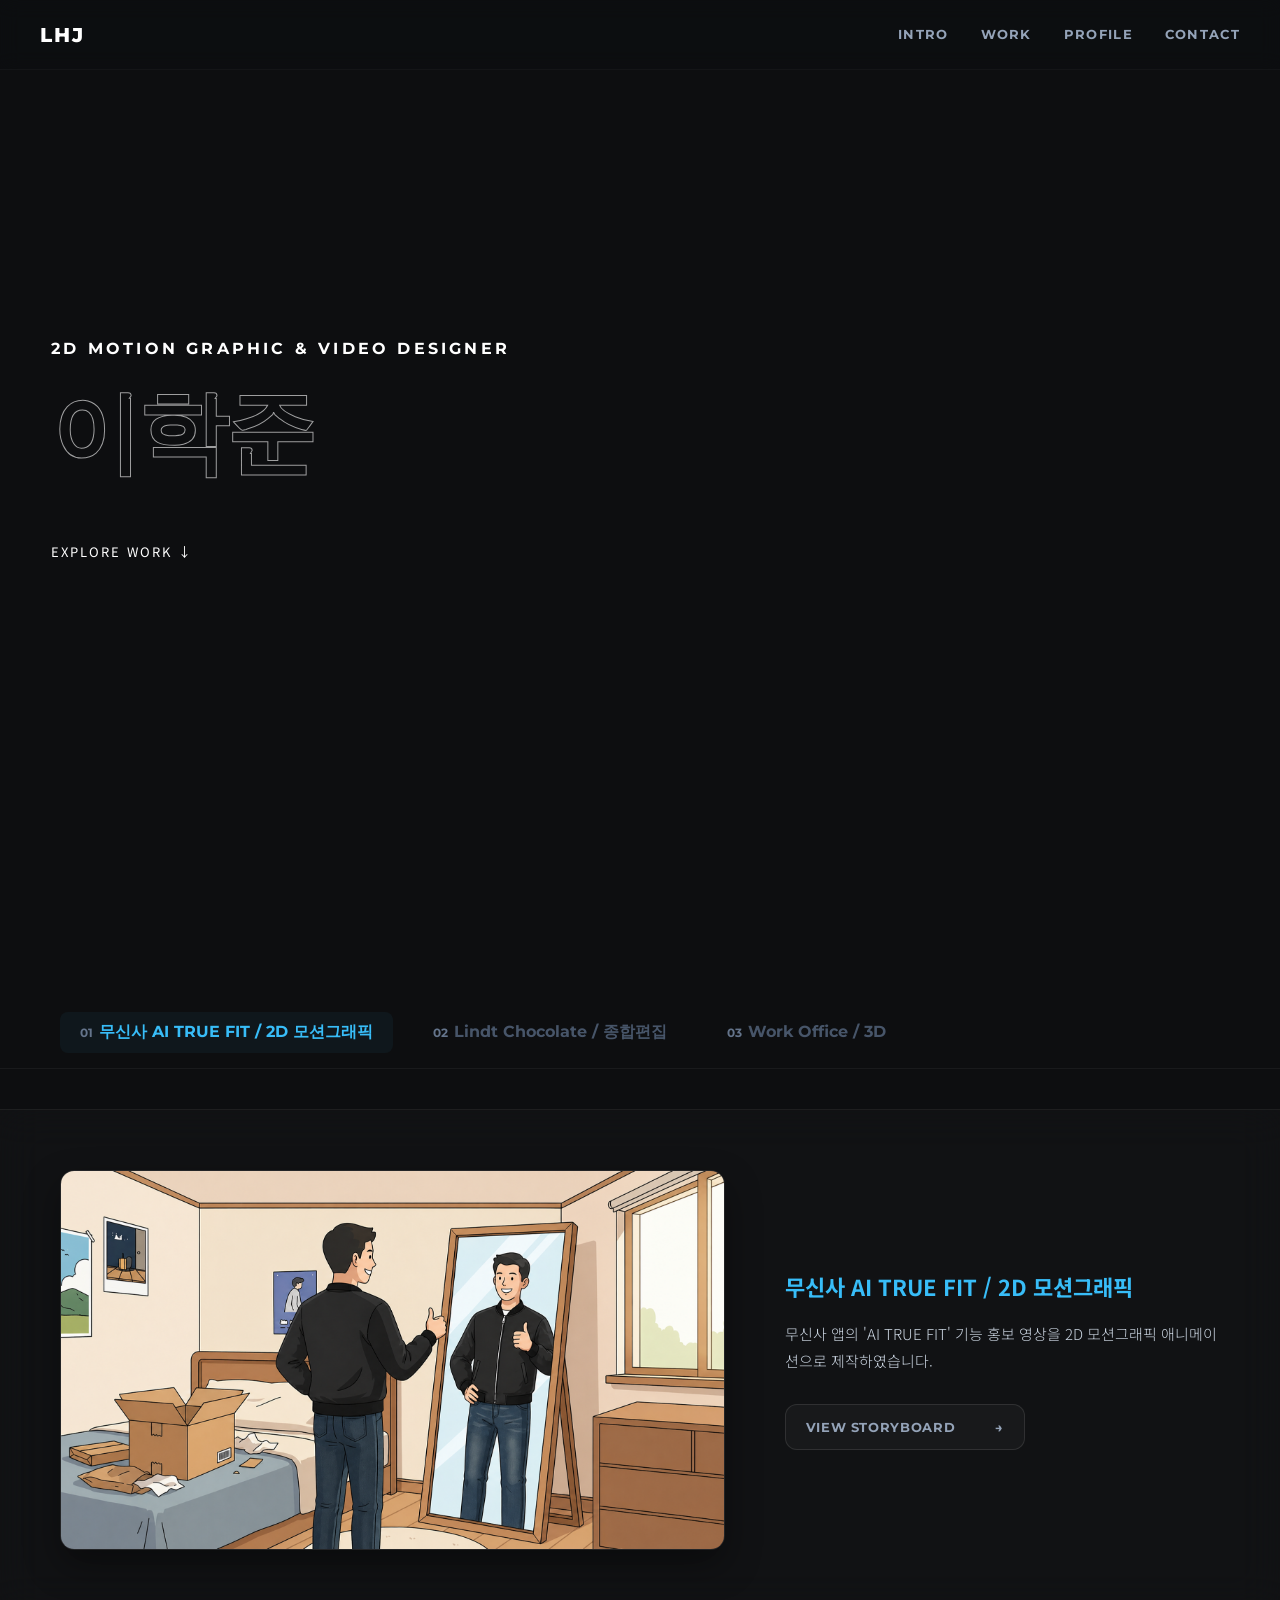
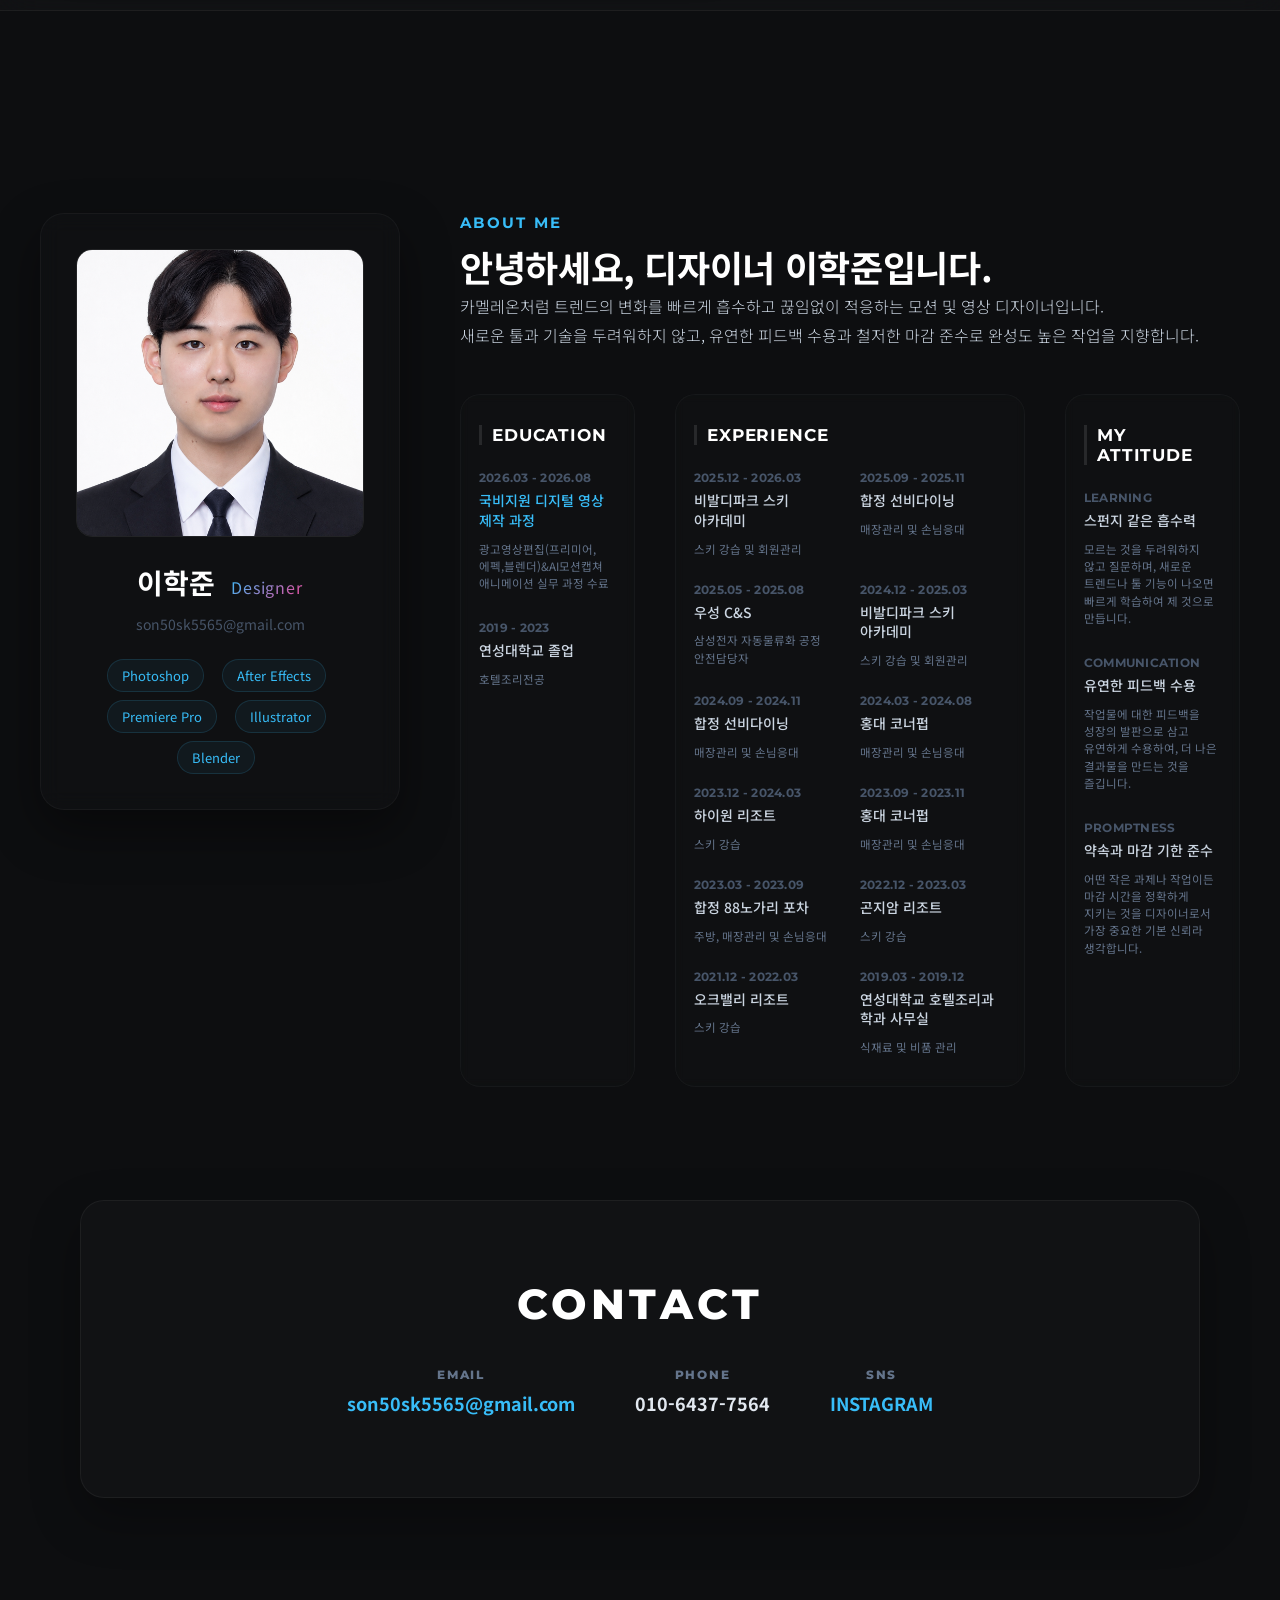
==== index.html @ 45865599 "Initial commit" ====
<!DOCTYPE html>
<html lang="ko">
<head>
    <meta charset="UTF-8">
    <meta name="viewport" content="width=device-width, initial-scale=1.0">
    <title>Video & Motion Designer Portfolio</title>
    <link rel="stylesheet" href="style.css">
    <link href="https://fonts.googleapis.com/css2?family=Montserrat:wght@700;800&family=Noto+Sans+KR:wght@300;400;700&display=swap" rel="stylesheet">
</head>
<body>

    <input type="checkbox" id="modal-trigger1" class="modal-check">
    <input type="checkbox" id="modal-trigger2" class="modal-check">
    <input type="checkbox" id="modal-trigger3" class="modal-check">

<!-- ======================================================== -->
    <!-- 0. 상단 바로가기 내비게이션 바 -->
    <!-- ======================================================== -->
    <header class="main-header">
        <div class="header-container">
            <a href="#intro" class="header-logo">LHJ</a>
            <nav class="header-nav">
                <a href="#intro" class="nav-link">INTRO</a>
                <a href="#portfolio" class="nav-link">WORK</a>
                <a href="#profile" class="nav-link">PROFILE</a>
                <a href="#contact" class="nav-link">CONTACT</a>
            </nav>
        </div>
    </header>

    <section id="intro" class="full-section">
        <video class="intro-bg-video" autoplay loop muted playsinline>
            <source src="intro-bg.mp4" type="video/mp4">
        </video>

        <div class="video-overlay"></div>

        <div class="container intro-flex">
            <p class="intro-sub">2D MOTION GRAPHIC & VIDEO DESIGNER</p>
            <h1 class="intro-title">
                <span class="glow-text">이학준</span>
            </h1>
            <div class="scroll-arrow">EXPLORE WORK ↓</div>
        </div>
    </section>

    <section id="portfolio" class="full-section">
        <div class="container portfolio-tab-system">
            
            <input type="radio" name="project-tab" id="tab1" checked>
            <input type="radio" name="project-tab" id="tab2">
            <input type="radio" name="project-tab" id="tab3">

            <div class="tab-menu">
                <label for="tab1" class="tab-btn"><span>01</span>무신사 AI TRUE FIT / 2D 모션그래픽</label>
                <label for="tab2" class="tab-btn"><span>02</span>Lindt Chocolate / 종합편집</label>
                <label for="tab3" class="tab-btn"><span>03</span>Work Office / 3D</label>
            </div>

            <div class="tab-content-wrap">
                
                <div class="project-card card1">
                    <label for="modal-trigger1" class="thumbnail-wrapper">
                        <img src="모션그래픽/썸네일.png" alt="프로젝트 01 썸네일">
                        <div class="play-hover-btn">▶ PLAY VIDEO</div>
                    </label>
                    <div class="project-desc">
                        <p class="desc-title">무신사 AI TRUE FIT / 2D 모션그래픽</p>
                        <p class="desc-text">무신사 앱의 'AI TRUE FIT' 기능 홍보 영상을 2D 모션그래픽 애니메이션으로 제작하였습니다.</p>
                        
                        <div class="storyboard-area">
                            <a href="storyboard1.html" target="_blank" class="storyboard-btn">
                                <span>VIEW STORYBOARD</span>
                                <span class="arrow">→</span>
                            </a>
                        </div>
                    </div>
                </div>

                <div class="project-card card2">
                    <label for="modal-trigger2" class="thumbnail-wrapper">
                        <img src="종합편집/썸네일.png" alt="프로젝트 02 썸네일">
                        <div class="play-hover-btn">▶ PLAY VIDEO</div>
                    </label>
                    <div class="project-desc">
                        <p class="desc-title">Lindt Chocolate 제품 광고 / 종합편집</p>
                        <p class="desc-text">AI를 활용한 린트초콜릿 시네마틱 광고 영상입니다.</p>
                        
                        <div class="storyboard-area">
                            <a href="storyboard2.html" target="_blank" class="storyboard-btn">
                                <span>VIEW STORYBOARD</span>
                                <span class="arrow">→</span>
                            </a>
                        </div>
                    </div>
                </div>

                <div class="project-card card3">
                    <label for="modal-trigger3" class="thumbnail-wrapper">
                        <img src="3D/썸네일.png" alt="프로젝트 03 썸네일">
                        <div class="play-hover-btn">▶ PLAY VIDEO</div>
                    </label>
                    <div class="project-desc">
                        <p class="desc-title">Work Office / 3D</p>
                        <p class="desc-text">3D 오브젝트를 활용해 제작한 사무실 영상입니다.</p>
                        
                        <div class="storyboard-area">
                            <a href="storyboard3.html" target="_blank" class="storyboard-btn">
                                <span>VIEW STORYBOARD</span>
                                <span class="arrow">→</span>
                            </a>
                        </div>
                    </div>
                </div>

            </div>
        </div>
    </section>

    <!-- ======================================================== -->
    <!-- PROFILE & ABOUT (통합된 프로필 섹션) -->
    <!-- ======================================================== -->
    <section id="profile" class="full-section">
        <div class="container profile-grid-layout">
            
            <!-- 왼쪽: 핵심 프로필 카드 -->
            <div class="profile-card">
                <div class="profile-img-wrap">
                    <img src="이학준_정장 증명사진.PNG" alt="이학준 프로필 사진">
                </div>
                <div class="profile-meta">
                    <h2 class="profile-name">이학준 <span class="profile-job">Designer</span></h2>
                    <p class="profile-email">son50sk5565@gmail.com</p>
                    <div class="skills">
                        <span>Photoshop</span>
                        <span>After Effects</span>
                        <span>Premiere Pro</span>
                        <span>Illustrator</span>
                        <span>Blender</span>
                    </div>
                </div>
            </div>

            <!-- 오른쪽: 상세 이력 및 소개 (ABOUT ME 텍스트 상단 배치) -->
            <div class="profile-details">
                <div class="details-header">
                    <p class="details-sub">ABOUT ME</p>
                    <h3 class="details-title">안녕하세요, 디자이너 이학준입니다.</h3>
                    <p class="about-bio">
                        카멜레온처럼 트렌드의 변화를 빠르게 흡수하고 끊임없이 적응하는 모션 및 영상 디자이너입니다. <br>
                        새로운 툴과 기술을 두려워하지 않고, 유연한 피드백 수용과 철저한 마감 준수로 완성도 높은 작업을 지향합니다.
                    </p>
                </div>
                
                <div class="history-grid">
                    
                    <!-- 1. 학력 (EDUCATION) -->
                    <div class="history-col card-cyan">
                        <h4 class="history-title">EDUCATION</h4>
                        <ul class="history-list">
                            <li>
                                <span class="date">2026.03 - 2026.08</span>
                                <p class="content font-highlight">국비지원 디지털 영상 제작 과정</p>
                                <p class="sub-content">광고영상편집(프리미어,에펙,블렌더)&AI모션캡쳐 애니메이션 실무 과정 수료</p>
                            </li>
                            <li>
                                <span class="date">2019 - 2023</span>
                                <p class="content">연성대학교 졸업</p>
                                <p class="sub-content">호텔조리전공</p>
                            </li>
                        </ul>
                    </div>

                    <!-- 2. 경험 (EXPERIENCE) -->
                    <div class="history-col card-magenta">
                        <h4 class="history-title">EXPERIENCE</h4>
                        <ul class="history-list">
                            <li>
                                <span class="date">2025.12 - 2026.03</span>
                                <p class="content">비발디파크 스키 아카데미</p>
                                <p class="sub-content">스키 강습 및 회원관리</p>
                            </li>
                            <li>
                                <span class="date">2025.09 - 2025.11</span>
                                <p class="content">합정 선비다이닝</p>
                                <p class="sub-content">매장관리 및 손님응대</p>
                            </li>
                            <li>
                                <span class="date">2025.05 - 2025.08</span>
                                <p class="content">우성 C&S</p>
                                <p class="sub-content">삼성전자 자동물류화 공정 안전담당자</p>
                            </li>
                            <li>
                                <span class="date">2024.12 - 2025.03</span>
                                <p class="content">비발디파크 스키 아카데미</p>
                                <p class="sub-content">스키 강습 및 회원관리</p>
                            </li>
                            <li>
                                <span class="date">2024.09 - 2024.11</span>
                                <p class="content">합정 선비다이닝</p>
                                <p class="sub-content">매장관리 및 손님응대</p>
                            </li>
                            <li>
                                <span class="date">2024.03 - 2024.08</span>
                                <p class="content">홍대 코너펍</p>
                                <p class="sub-content">매장관리 및 손님응대</p>
                            </li>
                            <li>
                                <span class="date">2023.12 - 2024.03</span>
                                <p class="content">하이원 리조트</p>
                                <p class="sub-content">스키 강습</p>
                            </li>
                            <li>
                                <span class="date">2023.09 - 2023.11</span>
                                <p class="content">홍대 코너펍</p>
                                <p class="sub-content">매장관리 및 손님응대</p>
                            </li>
                            <li>
                                <span class="date">2023.03 - 2023.09</span>
                                <p class="content">합정 88노가리 포차</p>
                                <p class="sub-content">주방, 매장관리 및 손님응대</p>
                            </li>
                            <li>
                                <span class="date">2022.12 - 2023.03</span>
                                <p class="content">곤지암 리조트</p>
                                <p class="sub-content">스키 강습</p>
                            </li>
                            <li>
                                <span class="date">2021.12 - 2022.03</span>
                                <p class="content">오크밸리 리조트</p>
                                <p class="sub-content">스키 강습</p>
                            </li>
                            <li>
                                <span class="date">2019.03 - 2019.12</span>
                                <p class="content">연성대학교 호텔조리과 학과 사무실</p>
                                <p class="sub-content">식재료 및 비품 관리</p>
                            </li>
                        </ul>
                    </div>

                    <!-- 3. 작업 가치관 (MY ATTITUDE) -->
                    <div class="history-col card-yellow">
                        <h4 class="history-title">MY ATTITUDE</h4>
                        <ul class="history-list">
                            <li>
                                <span class="date">LEARNING</span>
                                <p class="content">스펀지 같은 흡수력</p>
                                <p class="sub-content">모르는 것을 두려워하지 않고 질문하며, 새로운 트렌드나 툴 기능이 나오면 빠르게 학습하여 제 것으로 만듭니다.</p>
                            </li>
                            <li>
                                <span class="date">COMMUNICATION</span>
                                <p class="content">유연한 피드백 수용</p>
                                <p class="sub-content">작업물에 대한 피드백을 성장의 발판으로 삼고 유연하게 수용하여, 더 나은 결과물을 만드는 것을 즐깁니다.</p>
                            </li>
                            <li>
                                <span class="date">PROMPTNESS</span>
                                <p class="content">약속과 마감 기한 준수</p>
                                <p class="sub-content">어떤 작은 과제나 작업이든 마감 시간을 정확하게 지키는 것을 디자이너로서 가장 중요한 기본 신뢰라 생각합니다.</p>
                            </li>
                        </ul>
                    </div>

                </div>
            </div>

        </div>
    </section>    

    <!-- ======================================================== -->
    <!-- 6. 콘택트 섹션 (정돈된 레이아웃 반영) -->
    <!-- ======================================================== -->
    <section id="contact">
        <div class="container">
            <div class="contact-box">
                <h2 class="contact-title">CONTACT</h2>
                <div class="contact-details">
                    <div class="contact-item">
                        <span class="item-label">EMAIL</span>
                        <a href="mailto:son50sk5565@gmail.com" class="item-value highlight-link">son50sk5565@gmail.com</a>
                    </div>
                    <div class="contact-item">
                        <span class="item-label">PHONE</span>
                        <span class="item-value">010-6437-7564</span>
                    </div>
                    <div class="contact-item">
                        <span class="item-label">SNS</span>
                        <a href="https://www.instagram.com/iyagg.__.jun/" target="_blank" class="item-value highlight-link">INSTAGRAM</a>
                    </div>
                </div>
            </div>
        </div>
    </section>

    <div class="video-modal-overlay video-modal1">
        <label for="modal-trigger1" class="modal-bg-close"></label>
        <div class="modal-window-1280">
            <label for="modal-trigger1" class="modal-close-btn">×</label>
            <div class="modal-video-aspect">
                <video src="모션그래픽/모션그래픽_이학준.mp4" controls autoplay muted style="width:100%; height:100%; object-fit:cover;"></video>
            </div>
        </div>
    </div>

    <div class="video-modal-overlay video-modal2">
        <label for="modal-trigger2" class="modal-bg-close"></label>
        <div class="modal-window-1280">
            <label for="modal-trigger2" class="modal-close-btn">×</label>
            <div class="modal-video-aspect">
                <video src="종합편집/이학준_종합편집.mp4" controls autoplay muted style="width:100%; height:100%; object-fit:cover;"></video>
            </div>
        </div>
    </div>

    <div class="video-modal-overlay video-modal3">
        <label for="modal-trigger3" class="modal-bg-close"></label>
        <div class="modal-window-1280">
            <label for="modal-trigger3" class="modal-close-btn">×</label>
            <div class="modal-video-aspect">
                <video src="3D/workoffice.mp4" controls autoplay muted style="width:100%; height:100%; object-fit:cover;"></video>
            </div>
        </div>
    </div>

</body>
</html>
---- style.css ----
/* ======================================================== */
/* 1. 기본 스타일 초기화 */
/* ======================================================== */
* {
    margin: 0;
    padding: 0;
    box-sizing: border-box;
}
html {
    scroll-behavior: smooth;
}
body {
    background-color: #0d0e10; 
    color: #ffffff;
    font-family: 'Noto Sans KR', sans-serif;
    overflow-x: hidden;
}
/* ======================================================== */
/* 0. 상단 바로가기 내비게이션 스타일 */
/* ======================================================== */
.main-header {
    position: fixed;
    top: 0;
    left: 0;
    width: 100%;
    height: 70px;
    z-index: 999;
    display: flex;
    align-items: center;
    background: rgba(13, 14, 16, 0.5); /* 스크롤할 때 뒤쪽이 은은하게 비침 */
    backdrop-filter: blur(10px);
    -webkit-backdrop-filter: blur(10px);
    border-bottom: 1px solid rgba(255, 255, 255, 0.03);
}

.header-container {
    width: 100%;
    max-width: 1280px;
    margin: 0 auto;
    padding: 0 40px;
    display: flex;
    justify-content: space-between;
    align-items: center;
}

/* 로고 스타일 */
.header-logo {
    font-family: 'Montserrat', sans-serif;
    font-size: 20px;
    font-weight: 800;
    color: #ffffff;
    text-decoration: none;
    letter-spacing: 0.1em;
    transition: all 0.3s ease;
}

.header-logo:hover {
    color: #38bdf8;
    text-shadow: 0 0 10px rgba(56, 189, 248, 0.5);
}

/* 메뉴 링크 스타일 */
.header-nav {
    display: flex;
    gap: 32px;
}

.nav-link {
    font-family: 'Montserrat', sans-serif;
    font-size: 13px;
    font-weight: 700;
    color: #94a3b8; /* 평소에는 톤다운된 슬레이트 그레이 */
    text-decoration: none;
    letter-spacing: 0.1em;
    transition: all 0.3s ease;
    padding: 6px 0;
    border-bottom: 2px solid transparent;
}

/* 호버 시 디자이너 컬러(시안 블루)로 영롱하게 반응 */
.nav-link:hover {
    color: #38bdf8;
    border-bottom-color: #38bdf8;
    text-shadow: 0 0 10px rgba(56, 189, 248, 0.3);
}

/* 모바일 해상도 대응 */
@media (max-width: 768px) {
    .header-container {
        padding: 0 20px;
    }
    .header-nav {
        gap: 16px;
    }
    .nav-link {
        font-size: 11px;
    }
}
/* 바로가기 링크 이동 시 네비게이션 두께만큼 넉넉하게 띄우고 멈추게 함 */
#intro, #portfolio, #profile-overview, #contact, section {
    scroll-margin-top: 110px; /* 네비게이션 높이(64px) + 상단 여백(20px) + 디자인적 여유 공간 */
}
/* ======================================================== */
/* 2. 레이아웃 (기본 공통 섹션 규격 설정) */
/* ======================================================== */
.full-section {
    width: 100%;
    max-width: 1280px;
    height: 100vh; 
    margin: 0 auto;
    display: flex;
    align-items: center;
    justify-content: center;
    position: relative;
}
/* ABOUT, CONTACT 등 일반 섹션을 위한 1280px 그리드 */
.container {
    width: 100%;
    max-width: 1280px;
    padding: 0 40px;
    margin: 0 auto;
}

/* 포트폴리오 섹션 전용: 1280px 제한을 풀고 좌우 여백을 없애 1920px 전체화면으로 확장 */
#portfolio .container.portfolio-tab-system {
    max-width: 1920px;
    width: 100%;
    padding-left: 0;
    padding-right: 0;
    margin: 0 auto;
    display: flex;
    flex-direction: column;
    gap: 40px;
}

/* ======================================================== */
/* 3. 인트로 섹션 (좌우 벽면 끝까지 완전히 채우는 100% 전체화면) */
/* ======================================================== */
#intro {
    position: relative;
    width: 100vw;       
    max-width: 100% !important; 
    height: 100vh;      
    overflow: hidden;
}

.intro-bg-video {
    position: absolute;
    top: 50%; left: 50%;
    width: 100%; height: 100%;
    min-width: 100%; min-height: 100%;
    object-fit: cover;  
    transform: translate(-50%, -50%);
    z-index: 10;
}

.intro-flex {
    display: flex;
    flex-direction: column;
    justify-content: center;
    position: relative;
    z-index: 11;
    max-width: 100% !important; 
    width: 100% !important;
    padding-left: 4%; 
    align-items: flex-start; 
}

.intro-sub {
    font-family: 'Montserrat', sans-serif;
    font-size: 16px;
    font-weight: 700;
    color: #fff;
    letter-spacing: 0.2em;
    margin-bottom: 25px;
}
.intro-title {
    font-family: 'Montserrat', sans-serif;
    font-size: 90px;
    font-weight: 800;
    line-height: 1.1;
    letter-spacing: -0.03em;
}
.intro-title span { display: block; }

.glow-text {
    color: transparent;
    -webkit-text-stroke: 1px rgba(255, 255, 255, 0.6);
    animation: neonGlow 6s ease-in-out infinite; 
}
@keyframes neonGlow {
    0%, 100% {
        color: transparent;
        -webkit-text-stroke: 1px rgba(255, 255, 255, 0.3);
        text-shadow: 0 0 20px rgba(255, 182, 193, 0.7); 
    }
    33% {
        color: #ffffff;
        -webkit-text-stroke: 1px #ffffff;
        text-shadow: 0 0 20px rgba(152, 251, 152, 0.7);
    }
    66% {
        color: #ffffff;
        -webkit-text-stroke: 1px #ffffff;
        text-shadow: 0 0 20px rgba(216, 191, 216, 0.7);
    }
}
.scroll-arrow {
    margin-top: 60px;
    font-size: 13px;
    color: #ffffff;
    letter-spacing: 0.15em;
    animation: bounce 2s infinite;
}

/* ======================================================== */
/* 4. 메인 콘텐츠 - 1920px 와이드 탭 인터페이스 레이아웃 */
/* ======================================================== */
input[name="project-tab"] { display: none; }

.tab-menu {
    display: flex;
    gap: 20px;
    border-bottom: 1px solid rgba(255, 255, 255, 0.05);
    padding-bottom: 15px;
    width: 100%;
    max-width: 1920px;
    padding-left: 60px; 
    padding-right: 60px;
}
.tab-btn {
    font-family: 'Montserrat', sans-serif;
    font-size: 16px;
    font-weight: 700;
    color: #475569;
    cursor: pointer;
    transition: all 0.3s ease;
    padding: 10px 20px;
    border-radius: 8px;
}
.tab-btn span { font-size: 12px; margin-right: 6px; color: #64748b; }
.tab-btn:hover { color: #cbd5e1; }

#tab1:checked ~ .tab-menu .tab-btn[for="tab1"],
#tab2:checked ~ .tab-menu .tab-btn[for="tab2"],
#tab3:checked ~ .tab-menu .tab-btn[for="tab3"] {
    color: #38bdf8;
    background-color: rgba(56, 189, 248, 0.05);
}

.tab-content-wrap {
    position: relative;
    width: 100%;
    max-width: 1920px;
    height: 580px; 
}

.project-card {
    position: absolute;
    top: 0; left: 0; 
    width: 100%;
    max-width: 1920px;
    display: flex;
    align-items: center;
    justify-content: space-between;
    gap: 60px; 
    background-color: rgba(255, 255, 255, 0.02);
    border-top: 1px solid rgba(255, 255, 255, 0.05);
    border-bottom: 1px solid rgba(255, 255, 255, 0.05);
    border-left: none; 
    border-right: none;
    backdrop-filter: blur(20px);
    -webkit-backdrop-filter: blur(20px);
    border-radius: 0; 
    padding: 60px 60px; 
    opacity: 0;
    pointer-events: none;
    transform: translateY(15px);
    transition: all 0.5s cubic-bezier(0.25, 1, 0.5, 1);
}

#tab1:checked ~ .tab-content-wrap .card1,
#tab2:checked ~ .tab-content-wrap .card2,
#tab3:checked ~ .tab-content-wrap .card3 {
    opacity: 1;
    pointer-events: auto;
    transform: translateY(0);
}

.thumbnail-wrapper {
    position: relative;
    flex: 1 1 58%; 
    max-width: 1080px; 
    width: 100%;
    padding-bottom: 32.6%; 
    border-radius: 14px;
    overflow: hidden;
    cursor: pointer;
    box-shadow: 0 15px 35px rgba(0,0,0,0.4);
    border: 1px solid rgba(255, 255, 255, 0.08);
}
.thumbnail-wrapper img {
    position: absolute;
    top: 0; left: 0; width: 100%; height: 100%;
    object-fit: cover;
    transition: transform 0.6s cubic-bezier(0.25, 1, 0.5, 1);
}
.thumbnail-wrapper:hover img {
    transform: scale(1.05);
}
.play-hover-btn {
    position: absolute;
    top: 0; left: 0; width: 100%; height: 100%;
    background: rgba(13, 14, 16, 0.4);
    display: flex;
    align-items: center;
    justify-content: center;
    font-family: 'Montserrat', sans-serif;
    font-size: 15px;
    font-weight: 700;
    letter-spacing: 0.1em;
    color: #ffffff;
    opacity: 0;
    transition: all 0.3s ease;
    z-index: 2;
}
.thumbnail-wrapper:hover .play-hover-btn {
    opacity: 1;
    background: rgba(56, 189, 248, 0.15);
    text-shadow: 0 0 15px rgba(56, 189, 248, 0.8);
}

.project-desc { 
    display: flex; 
    flex-direction: column; 
    justify-content: center; 
    flex: 1 1 38%; 
    max-width: 620px;
    width: 100%;
}
.desc-title { font-size: 22px; font-weight: 700; color: #38bdf8; margin-bottom: 18px; }
.desc-text { font-size: 15px; line-height: 1.8; color: #cbd5e1; font-weight: 300; }

/* ======================================================== */
/* 5. PROFILE OVERVIEW (카멜레온 컨셉 최적화 버전) */
/* ======================================================== */
#profile-overview {
    height: auto; 
    padding: 140px 0; 
    background-color: #090a0c; /* 카멜레온 오로라가 잘 보이도록 배경을 살짝 더 깊은 어둠으로 설정 */
    position: relative;
    overflow: hidden;
}

/* 🌈 카멜레온 오로라 백그라운드 광원 (느리게 일렁이며 색상이 변함) */
.chameleon-glow-bg {
    position: absolute;
    top: 50%;
    left: 45%;
    transform: translate(-50%, -50%);
    width: 700px;
    height: 700px;
    background: linear-gradient(135deg, rgba(56, 189, 248, 0.12), rgba(236, 72, 153, 0.12), rgba(251, 191, 36, 0.12));
    filter: blur(140px);
    border-radius: 50%;
    z-index: 1;
    animation: chameleonOrbit 15s infinite alternate ease-in-out;
    pointer-events: none;
}

@keyframes chameleonOrbit {
    0% { transform: translate(-50%, -50%) scale(1) rotate(0deg); }
    50% { transform: translate(-45%, -55%) scale(1.15) rotate(180deg); }
    100% { transform: translate(-55%, -45%) scale(0.9) rotate(360deg); }
}

.profile-grid-layout {
    position: relative;
    z-index: 2; /* 오로라 위에 콘텐츠가 오도록 */
    display: grid;
    grid-template-columns: 360px 1fr; /* 왼쪽 카드를 살짝 줄여 오른쪽 이력 가로폭을 크게 확보 */
    gap: 60px; 
    align-items: start;
}

/* 왼쪽 프로필 카드 (글래스모피즘 적용) */
.profile-card {
    background: rgba(255, 255, 255, 0.01);
    border: 1px solid rgba(255, 255, 255, 0.04);
    backdrop-filter: blur(10px);
    -webkit-backdrop-filter: blur(10px);
    border-radius: 24px;
    padding: 35px; 
    text-align: center;
    box-shadow: 0 20px 50px rgba(0, 0, 0, 0.4);
    transition: all 0.4s ease;
}

.profile-card:hover {
    transform: translateY(-5px);
    background: rgba(255, 255, 255, 0.02);
    border-color: rgba(255, 255, 255, 0.15);
    box-shadow: 0 25px 60px rgba(56, 189, 248, 0.05);
}

.profile-img-wrap {
    width: 100%;
    aspect-ratio: 1 / 1; 
    border-radius: 16px;
    overflow: hidden;
    margin-bottom: 25px;
    border: 1px solid rgba(255, 255, 255, 0.08);
}

.profile-img-wrap img {
    width: 100%;
    height: 100%;
    object-fit: cover; 
    transition: transform 0.5s ease;
}

.profile-card:hover .profile-img-wrap img {
    transform: scale(1.03);
}

.profile-name {
    font-size: 28px; 
    font-weight: 700;
    color: #ffffff;
    margin-bottom: 12px;
}

.profile-job {
    font-size: 16px; 
    font-weight: 400;
    color: #38bdf8;
    margin-left: 8px;
    letter-spacing: 0.05em;
    background: linear-gradient(135deg, #38bdf8, #ec4899);
    -webkit-background-clip: text;
    -webkit-text-fill-color: transparent;
}

.profile-email {
    font-size: 14px; 
    color: #475569;
    margin-bottom: 25px;
}

/* 프로필 카드 내부의 스킬 태그 정렬 개선 */
.profile-card .skills {
    display: flex;
    flex-wrap: wrap;       /* 화면 폭에 맞게 자연스럽게 줄바꿈 */
    gap: 8px 10px;         /* 태그 사이의 위아래/좌우 간격을 일정하게 좁힘 */
    justify-content: center; /* 전체 요소를 완벽한 가로 중앙 정렬 */
    max-width: 320px;      /* 좌우로 퍼지는 영역 한계선을 잡아 깔끔하게 모아줌 */
    margin: 0 auto;        /* 카드 내부에서 영역 자체를 가운데 정렬 */
}

.profile-card .skills span {
    font-size: 13px; 
    padding: 6px 14px; 
    background: rgba(56, 189, 248, 0.05);
    border: 1px solid rgba(56, 189, 248, 0.15);
    color: #38bdf8;
    border-radius: 30px;
    white-space: nowrap;   /* 글자가 안에서 강제로 줄바꿈되지 않게 방지 */
    transition: all 0.3s ease;
}

/* 마우스 올렸을 때 은은하게 빛나는 호버 효과 추가 */
.profile-card .skills span:hover {
    background: rgba(56, 189, 248, 0.12);
    border-color: rgba(56, 189, 248, 0.4);
    box-shadow: 0 0 10px rgba(56, 189, 248, 0.2);
}

.details-header {
    margin-bottom: 45px; 
}

.details-sub {
    font-family: 'Montserrat', sans-serif;
    font-size: 15px; 
    color: #38bdf8;
    font-weight: 700;
    letter-spacing: 0.15em;
    margin-bottom: 8px;
}

.details-title {
    font-size: 36px; 
    font-weight: 700;
    color: #ffffff;
    letter-spacing: -0.01em;
}

/* 3열 구조 비율 조절 (가운데 EXPERIENCE가 더 유연하게 확보되도록 1fr 2fr 1fr 유지) */
.history-grid {
    display: grid;
    grid-template-columns: 1fr 2fr 1fr; 
    gap: 40px; 
}

/* 개별 카드 칼럼 글래스모피즘 스타일 적용 */
.history-col {
    display: flex;
    flex-direction: column;
    background: rgba(255, 255, 255, 0.01);
    border: 1px solid rgba(255, 255, 255, 0.03);
    border-radius: 20px;
    padding: 30px 18px; /* 양옆 안쪽 여백을 축소하여 글자가 들어갈 가로 폭을 확보 */
    backdrop-filter: blur(5px);
    -webkit-backdrop-filter: blur(5px);
    transition: all 0.4s cubic-bezier(0.25, 1, 0.5, 1);
}

.history-title {
    font-family: 'Montserrat', sans-serif;
    font-size: 17px; 
    font-weight: 700;
    color: #ffffff;
    margin-bottom: 25px;
    letter-spacing: 0.05em;
    border-left: 3px solid rgba(255, 255, 255, 0.1); 
    padding-left: 10px;
    transition: all 0.3s ease;
}

.history-list {
    list-style: none;
    display: flex;
    flex-direction: column;
    gap: 28px; 
}

.history-list li {
    display: flex;
    flex-direction: column;
    gap: 6px;
}

.history-list .date {
    font-family: 'Montserrat', sans-serif;
    font-size: 12px; 
    font-weight: 700;
    color: #475569;
    letter-spacing: 0.02em;
    transition: color 0.3s ease;
}

.history-list .content {
    font-size: 14px; /* 폰트 크기를 카드 비율에 맞게 미세 조정 */
    line-height: 1.4;
    color: #cbd5e1; 
    font-weight: 500;
    word-break: keep-all; /* 단어가 임의의 자리에서 한 글자씩 쪼개지는 깨짐 완벽 방지 */
    overflow-wrap: break-word; /* 레이아웃 너비를 넘지 않도록 안전 조치 */
}

.history-list .content.font-highlight {
    color: #38bdf8; 
}

.history-list .sub-content {
    font-size: 11.5px; /* 미세 조정 */
    line-height: 1.5; 
    color: #64748b; 
    margin-top: 4px;
    transition: color 0.3s ease;
    word-break: keep-all; /* 한글 단어 쪼개짐 방지 */
}

/* EXPERIENCE 칼럼 2열 배치 스타일 유지 */
.history-col:nth-child(2) .history-list {
    display: grid;
    grid-template-columns: repeat(2, 1fr); 
    gap: 24px 20px; 
}

/* 마우스 오버 시 일어나는 네온 변색 인터랙션 */
.history-col:hover {
    transform: translateY(-6px);
    background: rgba(255, 255, 255, 0.02);
}

/* 1. EDUCATION: 시안(Cyan) 네온 컬러 반응 */
.card-cyan:hover {
    border-color: rgba(56, 189, 248, 0.25);
    box-shadow: 0 15px 35px rgba(56, 189, 248, 0.06);
}
.card-cyan:hover .history-title {
    border-color: #38bdf8;
    color: #38bdf8;
}
.card-cyan:hover .date { color: #38bdf8; }
.card-cyan:hover .sub-content { color: #94a3b8; }

/* 2. EXPERIENCE: 마젠타(Magenta) 네온 컬러 반응 */
.card-magenta:hover {
    border-color: rgba(236, 72, 153, 0.25);
    box-shadow: 0 15px 35px rgba(236, 72, 153, 0.06);
}
.card-magenta:hover .history-title {
    border-color: #ec4899;
    color: #ec4899;
}
.card-magenta:hover .date { color: #ec4899; }
.card-magenta:hover .sub-content { color: #94a3b8; }

/* 3. MY ATTITUDE: 옐로우(Yellow) 네온 컬러 반응 */
.card-yellow:hover {
    border-color: rgba(251, 191, 36, 0.25);
    box-shadow: 0 15px 35px rgba(251, 191, 36, 0.06);
}
.card-yellow:hover .history-title {
    border-color: #fbbf24;
    color: #fbbf24;
}
.card-yellow:hover .date { color: #fbbf24; }
.card-yellow:hover .sub-content { color: #94a3b8; }

/* 📱 반응형 분기점 (모바일/태블릿 대응) */
@media (max-width: 1200px) {
    .profile-grid-layout {
        grid-template-columns: 1fr;
        gap: 60px;
    }
    .profile-card {
        max-width: 400px;
        margin: 0 auto;
    }
    .history-grid {
        grid-template-columns: 1fr;
        gap: 50px;
    }
    .history-col:nth-child(2) .history-list {
        grid-template-columns: 1fr;
    }
}

/* ======================================================== */
/* 6. ABOUT ME 섹션 */
/* ======================================================== */
.about-flex { display: flex; align-items: center; gap: 60px; }
.profile-img { width: 280px; height: 280px; flex-shrink: 0; border-radius: 24px; overflow: hidden; }
.profile-img img { width: 100%; height: 100%; object-fit: cover; }
.section-title { font-family: 'Montserrat', sans-serif; font-size: 36px; margin-bottom: 20px; }
.about-bio { font-size: 16px; line-height: 1.8; color: #cbd5e1; font-weight: 300; margin-bottom: 30px; }
.skills span {
    display: inline-block;
    padding: 6px 14px;
    background-color: rgba(255,255,255,0.05);
    border: 1px solid rgba(255,255,255,0.1);
    border-radius: 30px;
    font-size: 13px;
    margin-right: 8px;
    color: #94a3b8;
}

/* ======================================================== */
/* 6. 콘택트 섹션 (극강의 심플 & 모던 다크 글래스) */
/* ======================================================== */
#contact {
    width: 100%;
    max-width: 1280px;
    margin: 0 auto;
    padding: 100px 40px 140px 40px; 
    position: relative;
    z-index: 2;
}

.contact-box {
    width: 100%;
    background: rgba(255, 255, 255, 0.02); /* 배경을 어둡고 투명하게 정돈 */
    border: 1px solid rgba(255, 255, 255, 0.05);
    border-radius: 24px;
    padding: 80px 40px;
    text-align: center;
    box-shadow: 0 20px 50px rgba(0, 0, 0, 0.3);
    transition: all 0.4s cubic-bezier(0.25, 1, 0.5, 1);
}

/* 마우스 올렸을 때만 은은한 오로라 테두리 반응 */
.contact-box:hover {
    border-color: rgba(56, 189, 248, 0.2);
    box-shadow: 0 25px 60px rgba(56, 189, 248, 0.06);
}

.contact-title { 
    font-family: 'Montserrat', sans-serif; 
    font-size: 42px; 
    font-weight: 800;
    letter-spacing: 0.1em;
    color: #ffffff;
    margin-bottom: 40px; 
    line-height: 1.1; 
}

/* 수평 정렬로 세련된 균형 유지 */
.contact-details {
    display: flex;
    justify-content: center;
    align-items: center;
    gap: 60px; /* 아이템 간격 일정하게 분배 */
    flex-wrap: wrap; /* 화면 작아질 때 자동 개행 */
}

/* 개별 항목 (세로 배치) */
.contact-item {
    display: flex;
    flex-direction: column;
    align-items: center;
    gap: 8px;
}

/* 소제목 (EMAIL, PHONE, SNS) */
.item-label {
    font-family: 'Montserrat', sans-serif;
    font-size: 12px;
    font-weight: 800;
    color: #64748b; /* 차분한 슬레이트 그레이 */
    letter-spacing: 0.15em;
}

/* 본문 연락처 정보 */
.item-value {
    font-family: 'Noto Sans KR', sans-serif;
    font-size: 18px;
    font-weight: 700;
    color: #e2e8f0; /* 선명하고 차분한 은회색 */
    text-decoration: none;
    transition: all 0.3s ease;
    border-bottom: 1px solid transparent;
}

/* 링크 요소에만 포인트 컬러 부여 */
.highlight-link {
    color: #38bdf8; /* 신뢰감을 주는 시안 블루 */
}

/* 마우스 올렸을 때 정갈한 네온 글로우 피드백 */
.highlight-link:hover {
    color: #ffffff;
    border-color: #38bdf8;
    text-shadow: 0 0 15px rgba(56, 189, 248, 0.8);
}

/* 모바일 화면 최적화 */
@media (max-width: 768px) {
    .contact-details {
        flex-direction: column;
        gap: 30px;
    }
}

/* ======================================================== */
/* 8. 시네마틱 비디오 모달 CSS 스타일링 */
/* ======================================================== */
.modal-check { display: none; } 

.video-modal-overlay {
    position: fixed;
    top: 0; left: 0; width: 100vw; height: 100vh;
    background: rgba(10, 11, 13, 0.9); 
    backdrop-filter: blur(15px);
    -webkit-backdrop-filter: blur(15px);
    z-index: 9999; 
    display: flex;
    align-items: center;
    justify-content: center;
    opacity: 0;
    pointer-events: none;
    transition: opacity 0.4s ease;
}
.modal-bg-close {
    position: absolute;
    top: 0; left: 0; width: 100%; height: 100%;
    cursor: default;
}
.modal-window-1280 {
    position: relative;
    width: 90%;
    max-width: 1280px; 
    background: #000000;
    border-radius: 20px;
    overflow: visible;
    box-shadow: 0 30px 70px rgba(0,0,0,0.8), 0 0 1px rgba(255,255,255,0.2);
    transform: scale(0.95);
    transition: transform 0.4s cubic-bezier(0.25, 1, 0.5, 1);
    z-index: 10000;
}
.modal-video-aspect {
    position: relative;
    width: 100%;
    padding-bottom: 56.25%; 
    border-radius: 20px;
    overflow: hidden;
}
.modal-video-aspect iframe {
    position: absolute;
    top: 0; left: 0; width: 100%; height: 100%;
}
.modal-close-btn {
    position: absolute;
    top: -50px; right: 0;
    font-size: 38px;
    color: rgba(255,255,255,0.6);
    cursor: pointer;
    transition: color 0.2s ease;
}
.modal-close-btn:hover { color: #38bdf8; }

#modal-trigger1:checked ~ .video-modal1,
#modal-trigger2:checked ~ .video-modal2,
#modal-trigger3:checked ~ .video-modal3 {
    opacity: 1;
    pointer-events: auto;
}
#modal-trigger1:checked ~ .video-modal1 .modal-window-1280,
#modal-trigger2:checked ~ .video-modal2 .modal-window-1280,
#modal-trigger3:checked ~ .video-modal3 .modal-window-1280 {
    transform: scale(1);
}

@keyframes bounce {
    0%, 20%, 50%, 80%, 100% { transform: translateY(0); }
    40% { transform: translateY(-10px); }
    60% { transform: translateY(-5px); }
}

.modal-video-aspect iframe,
.modal-video-aspect video {
    position: absolute;   
    top: 0;
    left: 0;
    width: 100%;          
    height: 100%;         
    border: none;
    border-radius: 20px;  
    object-fit: contain;  
}

/* ======================================================== */
/* 9. 스토리보드 링크 버튼 스타일 (수정/보완됨) */
/* ======================================================== */
.storyboard-area {
    margin-top: 30px; 
    position: relative; /* z-index 활성화를 위해 추가 */
    z-index: 20; /* 버튼이 다른 배경이나 투명 영역에 가려져 클릭이 안 되는 현상 완벽 방지 */
}

.storyboard-btn {
    display: inline-flex;
    align-items: center;
    justify-content: space-between;
    width: 100%; 
    max-width: 240px; 
    padding: 14px 20px;
    background-color: rgba(255, 255, 255, 0.03);
    border: 1px solid rgba(255, 255, 255, 0.1);
    border-radius: 12px;
    font-family: 'Montserrat', sans-serif;
    font-size: 13px;
    font-weight: 700;
    color: #94a3b8;
    text-decoration: none; 
    letter-spacing: 0.05em;
    cursor: pointer; /* 💡 핵심 추가: 마우스 오버 시 확실한 버튼(손가락) 커서 표시 */
    transition: all 0.3s cubic-bezier(0.25, 1, 0.5, 1);
}

.storyboard-btn .arrow {
    transition: transform 0.3s ease;
    display: inline-block; /* 화살표 애니메이션이 부드럽게 먹히도록 속성 추가 */
}

.storyboard-btn:hover {
    background-color: rgba(56, 189, 248, 0.06); 
    border-color: #38bdf8; 
    color: #38bdf8; 
    box-shadow: 0 0 15px rgba(56, 189, 248, 0.2); 
    transform: translateY(-2px); /* 호버 시 버튼이 살짝 위로 떠오르는 피드백 추가 */
}

.storyboard-btn:hover .arrow {
    transform: translateX(5px);
}
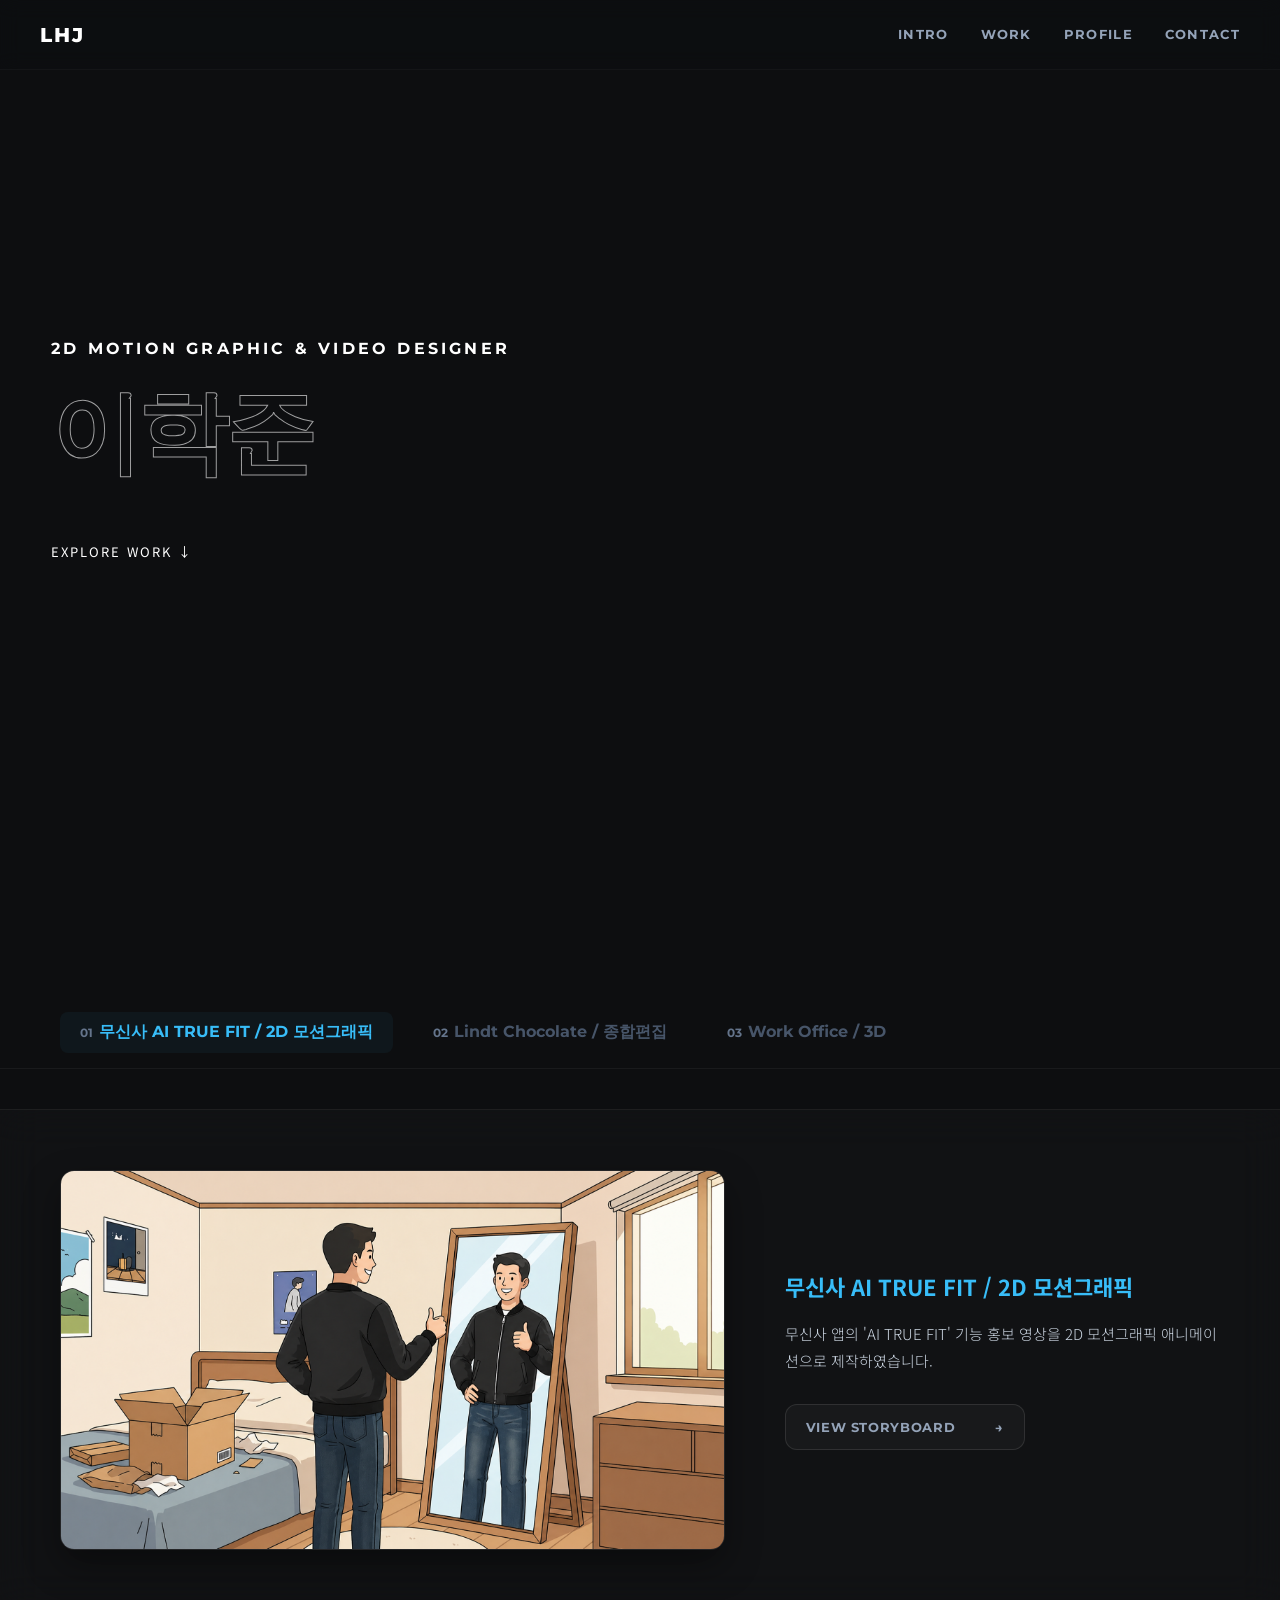
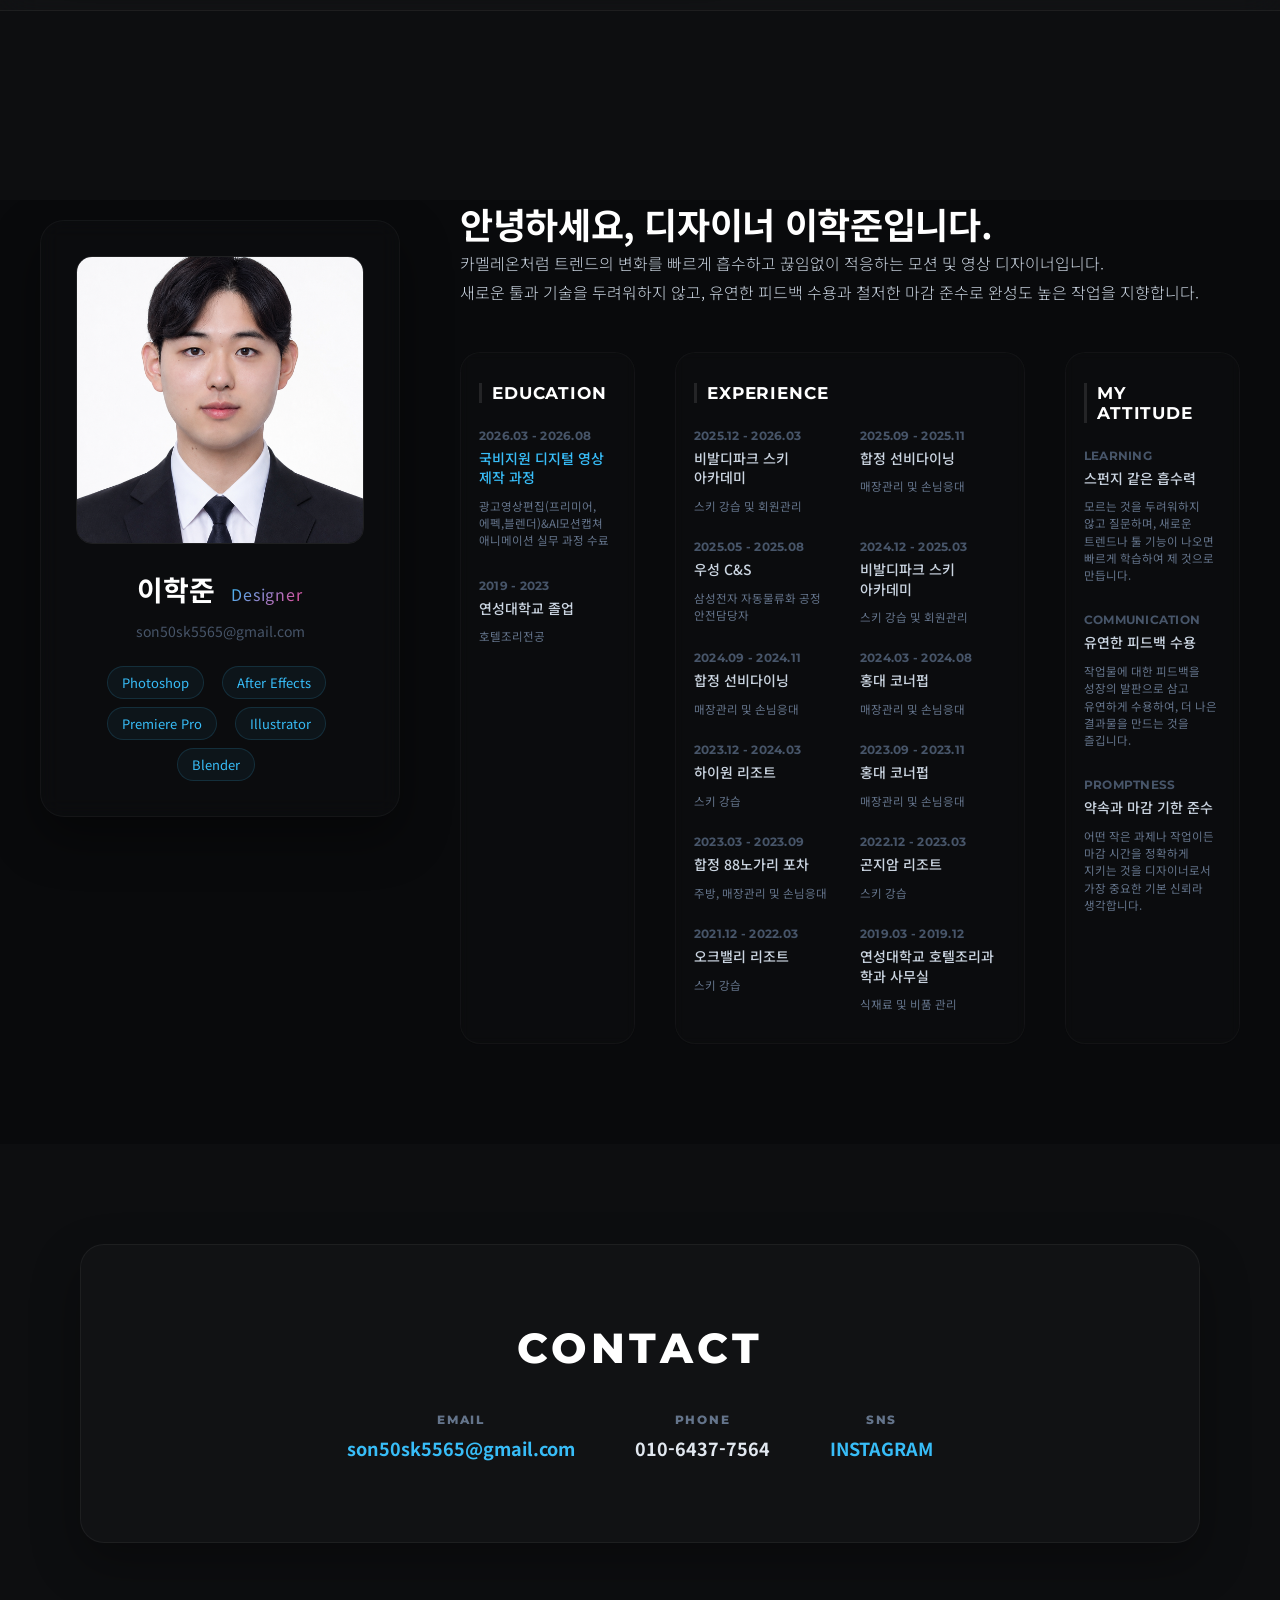
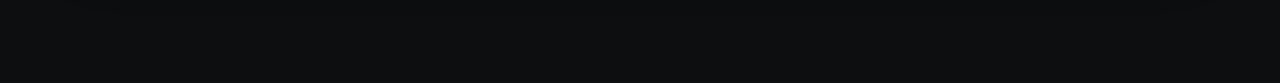
==== commit 4df8c5e7: "Update index.html" ====
--- a/index.html
+++ b/index.html
@@ -291,12 +291,12 @@
         </div>
     </section>
 
-    <div class="video-modal-overlay video-modal1">
+<div class="video-modal-overlay video-modal1">
         <label for="modal-trigger1" class="modal-bg-close"></label>
         <div class="modal-window-1280">
             <label for="modal-trigger1" class="modal-close-btn">×</label>
             <div class="modal-video-aspect">
-                <video src="모션그래픽/모션그래픽_이학준.mp4" controls autoplay muted style="width:100%; height:100%; object-fit:cover;"></video>
+                <video id="modal-video-1" src="모션그래픽/모션그래픽_이학준.mp4" controls style="width:100%; height:100%; object-fit:cover;"></video>
             </div>
         </div>
     </div>
@@ -306,7 +306,7 @@
         <div class="modal-window-1280">
             <label for="modal-trigger2" class="modal-close-btn">×</label>
             <div class="modal-video-aspect">
-                <video src="종합편집/이학준_종합편집.mp4" controls autoplay muted style="width:100%; height:100%; object-fit:cover;"></video>
+                <video id="modal-video-2" src="종합편집/이학준_종합편집.mp4" controls style="width:100%; height:100%; object-fit:cover;"></video>
             </div>
         </div>
     </div>
@@ -316,10 +316,39 @@
         <div class="modal-window-1280">
             <label for="modal-trigger3" class="modal-close-btn">×</label>
             <div class="modal-video-aspect">
-                <video src="3D/workoffice.mp4" controls autoplay muted style="width:100%; height:100%; object-fit:cover;"></video>
+                <video id="modal-video-3" src="3D/workoffice.mp4" controls style="width:100%; height:100%; object-fit:cover;"></video>
             </div>
         </div>
     </div>
 
+    <script>
+        document.addEventListener('DOMContentLoaded', () => {
+            const modalTriggers = [
+                { triggerId: 'modal-trigger1', videoId: 'modal-video-1' },
+                { triggerId: 'modal-trigger2', videoId: 'modal-video-2' },
+                { triggerId: 'modal-trigger3', videoId: 'modal-video-3' }
+            ];
+
+            modalTriggers.forEach(({ triggerId, videoId }) => {
+                const checkbox = document.getElementById(triggerId);
+                const video = document.getElementById(videoId);
+
+                if (checkbox && video) {
+                    checkbox.addEventListener('change', () => {
+                        if (checkbox.checked) {
+                            video.muted = false;
+                            video.play().catch(err => console.log('Autoplay blocked:', err));
+                        } else {
+                            video.pause();
+                            video.currentTime = 0;
+                        }
+                    });
+                }
+            });
+        });
+    </script>
 </body>
-</html>+</html>
+
+</body>
+</html>
--- a/style.css
+++ b/style.css
@@ -96,9 +96,11 @@
         font-size: 11px;
     }
 }
-/* 바로가기 링크 이동 시 네비게이션 두께만큼 넉넉하게 띄우고 멈추게 함 */
-#intro, #portfolio, #profile-overview, #contact, section {
-    scroll-margin-top: 110px; /* 네비게이션 높이(64px) + 상단 여백(20px) + 디자인적 여유 공간 */
+#intro, #portfolio, #profile, #contact, section {
+    scroll-margin-top: 0;
+}
+#profile {
+    scroll-margin-top: 70px; /* PROFILE 메뉴 클릭 시 100px 더 내려와서 멈춤 */
 }
 /* ======================================================== */
 /* 2. 레이아웃 (기본 공통 섹션 규격 설정) */
@@ -339,15 +341,21 @@
     width: 100%;
 }
 .desc-title { font-size: 22px; font-weight: 700; color: #38bdf8; margin-bottom: 18px; }
-.desc-text { font-size: 15px; line-height: 1.8; color: #cbd5e1; font-weight: 300; }
-
+.desc-text { font-size: 15px; line-height: 1.8; color: #cbd5e1; font-weight: 300; margin-bottom: 0px !important; }
+#profile .profile-details,
+#profile .experience-container,
+#profile .info-grid,
+#profile .profile-right {
+    margin-top: -50px !important;
+}
 /* ======================================================== */
 /* 5. PROFILE OVERVIEW (카멜레온 컨셉 최적화 버전) */
 /* ======================================================== */
-#profile-overview {
-    height: auto; 
-    padding: 140px 0; 
-    background-color: #090a0c; /* 카멜레온 오로라가 잘 보이도록 배경을 살짝 더 깊은 어둠으로 설정 */
+#profile {
+    height: auto !important;
+    min-height: 0 !important;
+    padding: 20px 0 100px 0 !important; /* 상단 여백을 20px로 최소화 */
+    background-color: #090a0c;
     position: relative;
     overflow: hidden;
 }
@@ -885,4 +893,4 @@
 
 .storyboard-btn:hover .arrow {
     transform: translateX(5px);
-}+}
